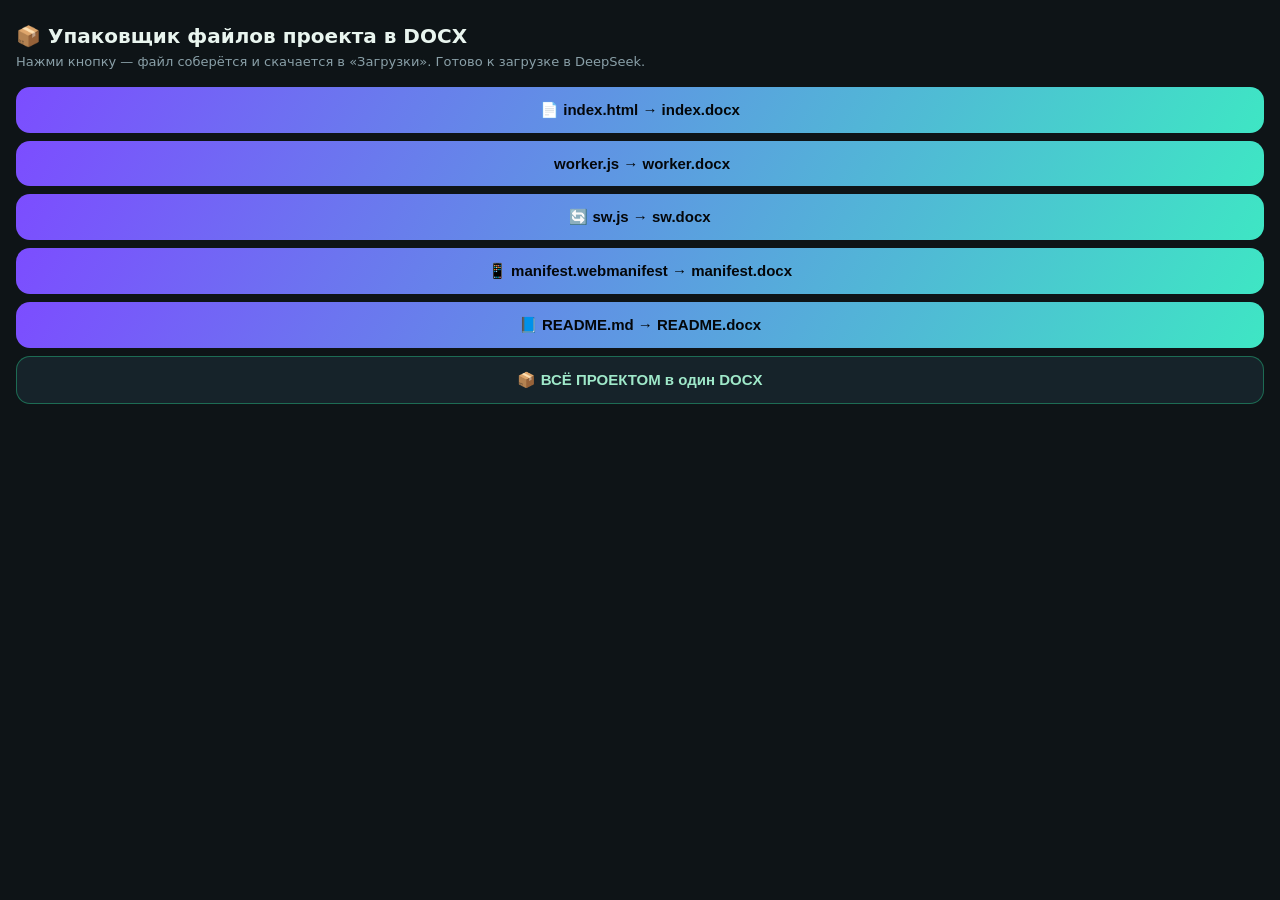
==== docx-maker.html @ 5ab97d60 "Create docx-maker.html" ====
<!DOCTYPE html>
<html lang="ru">
<head>
<meta charset="UTF-8">
<meta name="viewport" content="width=device-width, initial-scale=1">
<title>Упаковщик DOCX · ИИ-Маркетолог PRO</title>
<style>
body{font-family:system-ui,sans-serif;background:#0e1417;color:#e9f5ef;margin:0;padding:24px 16px}
h1{font-size:20px;margin:0 0 6px}p{color:#8aa0a8;font-size:13px;margin:0 0 18px}
button{display:block;width:100%;margin:8px 0;padding:14px;border:none;border-radius:14px;font-size:15px;font-weight:700;cursor:pointer;background:linear-gradient(120deg,#7c4dff,#3ee6c4);color:#04070a}
button.alt{background:#16232a;color:#9fe8c9;border:1px solid #2bffa855}
#log{margin-top:14px;font-size:12px;color:#77868f;white-space:pre-wrap}
</style>
</head>
<body>
<h1>📦 Упаковщик файлов проекта в DOCX</h1>
<p>Нажми кнопку — файл соберётся и скачается в «Загрузки». Готово к загрузке в DeepSeek.</p>
<button onclick="go('index.html')">📄 index.html → index.docx</button>
<button onclick="go('worker.js')">️ worker.js → worker.docx</button>
<button onclick="go('sw.js')">🔄 sw.js → sw.docx</button>
<button onclick="go('manifest.webmanifest')">📱 manifest.webmanifest → manifest.docx</button>
<button onclick="go('README.md')">📘 README.md → README.docx</button>
<button class="alt" onclick="goAll()">📦 ВСЁ ПРОЕКТОМ в один DOCX</button>
<div id="log"></div>
<script>
const log=m=>{document.getElementById('log').textContent+=m+'\n'};
const CRC_T=(()=>{const t=new Uint32Array(256);for(let n=0;n<256;n++){let c=n;for(let k=0;k<8;k++)c=c&1?0xEDB88320^(c>>>1):c>>>1;t[n]=c}return t})();
const crc32=b=>{let c=0xFFFFFFFF;for(let i=0;i<b.length;i++)c=CRC_T[(c^b[i])&255]^(c>>>8);return(c^0xFFFFFFFF)>>>0};
function zipStore(entries){
 const enc=new TextEncoder();const parts=[];const locs=[];let offset=0;
 for(const e of entries){
  const name=enc.encode(e.name),data=e.data,crc=crc32(data);
  const lh=new DataView(new ArrayBuffer(30));
  lh.setUint32(0,0x04034b50,true);lh.setUint16(4,20,true);lh.setUint16(6,0,true);lh.setUint16(8,0,true);
  lh.setUint16(10,0x0821,true);lh.setUint16(12,0x5A85,true);lh.setUint32(14,crc,true);
  lh.setUint32(18,data.length,true);lh.setUint32(22,data.length,true);lh.setUint16(26,name.length,true);lh.setUint16(28,0,true);
  parts.push(new Uint8Array(lh.buffer),name,data);
  locs.push({name,crc,size:data.length,offset});offset+=30+name.length+data.length;
 }
 const cdStart=offset;
 for(const l of locs){
  const name=enc.encode(l.name);
  const ch=new DataView(new ArrayBuffer(46));
  ch.setUint32(0,0x02014b50,true);ch.setUint16(4,20,true);ch.setUint16(6,20,true);ch.setUint16(8,0,true);ch.setUint16(10,0,true);
  ch.setUint16(12,0x0821,true);ch.setUint16(14,0x5A85,true);ch.setUint32(16,l.crc,true);ch.setUint32(20,l.size,true);ch.setUint32(24,l.size,true);
  ch.setUint16(28,name.length,true);ch.setUint16(30,0,true);ch.setUint16(32,0,true);ch.setUint16(34,0,true);ch.setUint16(36,0,true);
  ch.setUint32(38,0,true);ch.setUint32(42,l.offset,true);
  parts.push(new Uint8Array(ch.buffer),name);offset+=46+name.length;
 }
 const eo=new DataView(new ArrayBuffer(22));
 eo.setUint32(0,0x06054b50,true);eo.setUint16(4,0,true);eo.setUint16(6,0,true);
 eo.setUint16(8,locs.length,true);eo.setUint16(10,locs.length,true);
 eo.setUint32(12,offset-cdStart,true);eo.setUint32(16,cdStart,true);eo.setUint16(20,0,true);
 parts.push(new Uint8Array(eo.buffer));
 return new Blob(parts,{type:'application/vnd.openxmlformats-officedocument.wordprocessingml.document'});
}
const escXml=s=>s.replace(/&/g,'&amp;').replace(/</g,'&lt;').replace(/>/g,'&gt;');
function docxBlob(text){
 const paras=text.split(/\r?\n/).map(line=>'<w:p><w:r><w:rPr><w:rFonts w:ascii="Consolas" w:hAnsi="Consolas"/><w:sz w:val="16"/></w:rPr><w:t xml:space="preserve">'+escXml(line)+'</w:t></w:r></w:p>').join('');
 const doc='<?xml version="1.0" encoding="UTF-8" standalone="yes"?><w:document xmlns:w="http://schemas.openxmlformats.org/wordprocessingml/2006/main"><w:body>'+paras+'<w:sectPr><w:pgSz w:w="11906" w:h="16838"/></w:sectPr></w:body></w:document>';
 const ct='<?xml version="1.0" encoding="UTF-8" standalone="yes"?><Types xmlns="http://schemas.openxmlformats.org/package/2006/content-types"><Default Extension="rels" ContentType="application/vnd.openxmlformats-package.relationships+xml"/><Default Extension="xml" ContentType="application/xml"/><Override PartName="/word/document.xml" ContentType="application/vnd.openxmlformats-officedocument.wordprocessingml.document.main+xml"/></Types>';
 const rels='<?xml version="1.0" encoding="UTF-8" standalone="yes"?><Relationships xmlns="http://schemas.openxmlformats.org/package/2006/relationships"><Relationship Id="rId1" Type="http://schemas.openxmlformats.org/officeDocument/2006/relationships/officeDocument" Target="word/document.xml"/></Relationships>';
 const enc=new TextEncoder();
 return zipStore([
  {name:'[Content_Types].xml',data:enc.encode(ct)},
  {name:'_rels/.rels',data:enc.encode(rels)},
  {name:'word/document.xml',data:enc.encode(doc)}
 ]);
}
function save(blob,name){const a=document.createElement('a');a.href=URL.createObjectURL(blob);a.download=name;a.click();setTimeout(()=>URL.revokeObjectURL(a.href),4000)}
async function grab(f){const r=await fetch('./'+f,{cache:'no-store'});if(!r.ok)throw new Error(f+' → HTTP '+r.status);return await r.text()}
async function go(f){try{log('⏳ читаю '+f+'…');const t=await grab(f);save(docxBlob(t),f.replace(/\.[^.]+$/,'')+'.docx');log('✅ '+f+' → DOCX скачан')}catch(e){log('❌ '+e.message+' (файл не закоммичен?)')}}
async function goAll(){try{
 log('⏳ собираю весь проект…');
 const list=['README.md','worker.js','sw.js','manifest.webmanifest','index.html'];
 let out='',miss=[];
 for(const f of list){try{out+='\n\n========== ФАЙЛ: '+f+' ==========\n\n'+await grab(f)}catch(e){miss.push(f)}}
 if(miss.length)log('⚠️ не найдены в репо: '+miss.join(', ')+' — упакуй их отдельно после коммита');
 save(docxBlob(out),'AI-Marketing-PRO-v9.7-full.docx');
 log('✅ полный DOCX скачан'+(miss.length?' (без: '+miss.join(', ')+')':''))
}catch(e){log('❌ '+e.message)}}
</script>
</body>
</html>
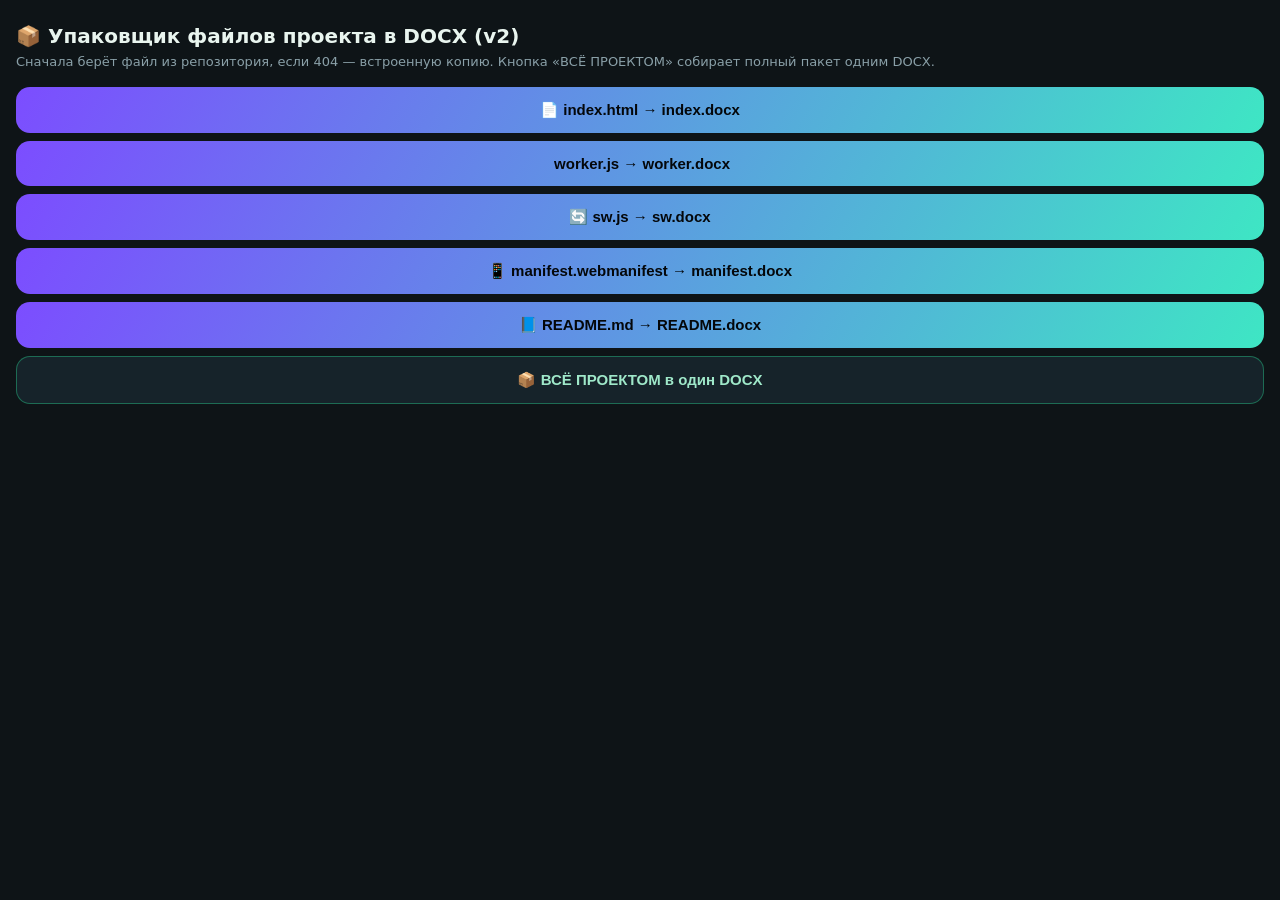
==== commit 413e72f9: "Update docx-maker.html" ====
--- a/docx-maker.html
+++ b/docx-maker.html
@@ -3,7 +3,7 @@
 <head>
 <meta charset="UTF-8">
 <meta name="viewport" content="width=device-width, initial-scale=1">
-<title>Упаковщик DOCX · ИИ-Маркетолог PRO</title>
+<title>Упаковщик DOCX v2 · ИИ-Маркетолог PRO</title>
 <style>
 body{font-family:system-ui,sans-serif;background:#0e1417;color:#e9f5ef;margin:0;padding:24px 16px}
 h1{font-size:20px;margin:0 0 6px}p{color:#8aa0a8;font-size:13px;margin:0 0 18px}
@@ -13,8 +13,8 @@
 </style>
 </head>
 <body>
-<h1>📦 Упаковщик файлов проекта в DOCX</h1>
-<p>Нажми кнопку — файл соберётся и скачается в «Загрузки». Готово к загрузке в DeepSeek.</p>
+<h1>📦 Упаковщик файлов проекта в DOCX (v2)</h1>
+<p>Сначала берёт файл из репозитория, если 404 — встроенную копию. Кнопка «ВСЁ ПРОЕКТОМ» собирает полный пакет одним DOCX.</p>
 <button onclick="go('index.html')">📄 index.html → index.docx</button>
 <button onclick="go('worker.js')">️ worker.js → worker.docx</button>
 <button onclick="go('sw.js')">🔄 sw.js → sw.docx</button>
@@ -22,8 +22,267 @@
 <button onclick="go('README.md')">📘 README.md → README.docx</button>
 <button class="alt" onclick="goAll()">📦 ВСЁ ПРОЕКТОМ в один DOCX</button>
 <div id="log"></div>
+
+<script type="text/plain" data-name="worker.js">
+/* ============================================
+   AI-PROXY v13.2 — единая AI-точка приложения
+   1) Текст: Workers AI (Llama-4 → Mistral → Qwen3 → DeepSeek-R1)
+             → OpenRouter free-пул (автоподбор + статический запас)
+   2) Картинки: Flux → SDXL → Pollinations
+   3) Защита: x-app-token / ?ping=
+   ============================================ */
+const OPENROUTER_KEY = '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';
+const APP_TOKEN      = 'market2026';
+const SITE_REF       = 'https://dorinvest13-spec.github.io/';
+const UA             = 'Mozilla/5.0 (Windows NT 10.0; Win64; x64) AppleWebKit/537.36 (KHTML, like Gecko) Chrome/126.0 Safari/537.36';
+const SYSRU = 'Ты — профессиональный копирайтер. Отвечай только готовым текстом на русском, без комментариев.';
+
+const WA_MODELS = [
+  '@cf/meta/llama-4-scout-17b-16e-instruct',
+  '@cf/mistralai/mistral-small-3.1-24b-instruct',
+  '@cf/qwen/qwen3-30b-a3b-fp8',
+  '@cf/deepseek-ai/deepseek-r1-distill-qwen-32b'
+];
+const WA_IMG = [
+  '@cf/black-forest-labs/flux-1-schnell',
+  '@cf/stabilityai/stable-diffusion-xl'
+];
+const OR_STATIC = [
+  'liquid/lfm-2.5-2.6b:free',
+  'deepseek/deepseek-chat:free',
+  'qwen/qwen3-30b-a3b:free'
+];
+
+const H = {
+  'content-type': 'application/json',
+  'Access-Control-Allow-Origin': '*',
+  'Access-Control-Allow-Headers': 'content-type,x-app-token',
+  'Access-Control-Allow-Methods': 'POST,GET,OPTIONS'
+};
+const J = (o, s = 200) => new Response(JSON.stringify(o), { status: s, headers: H });
+
+let MCACHE = null, MCACHE_T = 0;
+async function orModels() {
+  if (MCACHE && Date.now() - MCACHE_T < 6 * 3600 * 1000 && MCACHE.length) return MCACHE;
+  try {
+    const r = await fetch('https://openrouter.ai/api/v1/models');
+    if (r.ok) {
+      const d = await r.json();
+      const list = (d.data || []).filter(m => {
+        const p = m.pricing || {};
+        return String(p.prompt) === '0' && String(p.completion) === '0';
+      }).map(m => m.id);
+      const score = id => {
+        const l = id.toLowerCase();
+        let s = 9;
+        if (l.includes('deepseek')) s = 0;
+        else if (l.includes('qwen')) s = 1;
+        else if (l.includes('llama')) s = 2;
+        else if (l.includes('glm')) s = 3;
+        else if (l.includes('mistral')) s = 4;
+        else if (l.includes('gemma') && l.includes('it')) s = 5;
+        else if (l.includes('gemini')) s = 6;
+        else if (l.includes('cohere') || l.includes('command')) s = 7;
+        else if (l.includes('phi')) s = 8;
+        if (l.includes('code') || l.includes('coder')) s += 6;
+        if (l.includes('lyria') || l.includes('audio') || l.includes('image') || l.includes('dots') || l.includes('note')) s += 9;
+        if (l.includes('reasoning') || l.includes('think')) s += 3;
+        return s;
+      };
+      list.sort((a, b) => score(a) - score(b) || a.localeCompare(b));
+      if (list.length) { MCACHE = list.slice(0, 6); MCACHE_T = Date.now(); }
+    }
+  } catch (e) {}
+  if (!MCACHE || !MCACHE.length) MCACHE = OR_STATIC.slice();
+  return MCACHE;
+}
+
+let LAST_ERRS = [];
+
+export default {
+  async fetch(req, env) {
+    if (req.method === 'OPTIONS') return new Response(null, { headers: H });
+    const url = new URL(req.url);
+
+    if (req.method === 'GET') {
+      if (url.searchParams.get('ping') !== APP_TOKEN) return J({ error: '403 forbidden' }, 403);
+      try {
+        const r = await anyModel(env, 'Скажи одно слово: ОК', SYSRU, 0.3);
+        return J({ ok: true, provider: r.model, sample: r.text.slice(0, 40), backend: r.backend, img: !!env.AI, wa_log: LAST_ERRS.slice(0, 4) });
+      } catch (e) {
+        return J({ ok: false, error: String(e.message || e), wa_log: LAST_ERRS.slice(0, 4) }, 502);
+      }
+    }
+
+    if (req.headers.get('x-app-token') !== APP_TOKEN) return J({ error: '403 forbidden' }, 403);
+    try {
+      const b = await req.json();
+      if (b.action === 'image') {
+        const p = String(b.prompt || '').slice(0, 800);
+        const r = await genImage(env, p);
+        return J({ image: r.image, provider: r.provider });
+      }
+      const r = await anyModel(env, b.prompt, b.system || SYSRU, b.kind === 'creative' ? 0.9 : 0.5);
+      return J({ text: r.text, provider: r.model, backend: r.backend });
+    } catch (e) {
+      return J({ error: String(e.message || e) }, 502);
+    }
+  }
+};
+
+async function genImage(env, prompt) {
+  if (env.AI) {
+    for (const m of WA_IMG) {
+      try {
+        const r = await env.AI.run(m, { prompt });
+        if (r && r.image) return { image: 'data:image/png;base64,' + r.image, provider: m.replace('@cf/', '') };
+      } catch (e) {}
+    }
+  }
+  return {
+    image: 'https://image.pollinations.ai/prompt/' + encodeURIComponent(prompt) + '?width=1024&height=1024&nologo=true&seed=' + (Date.now() % 1000000),
+    provider: 'pollinations-img'
+  };
+}
+
+async function anyModel(env, prompt, system, temp) {
+  const errs = [];
+  if (env.AI) {
+    for (const model of WA_MODELS) {
+      try {
+        const d = await env.AI.run(model, {
+          messages: [
+            { role: 'system', content: system },
+            { role: 'user', content: prompt }
+          ],
+          temperature: temp,
+          max_tokens: 2500
+        });
+        const raw = String(d?.response || d?.result || '');
+        const t = raw.replace(/<\/?think>/gi, '').trim();
+        if (!t) throw new Error('empty');
+        LAST_ERRS = errs.slice();
+        return { text: t, model: model.replace('@cf/', ''), backend: 'workers-ai' };
+      } catch (e) {
+        errs.push('WA:' + model.replace('@cf/', '') + '→' + (e.message || e));
+      }
+    }
+  } else {
+    errs.push('WA:биндинг AI не добавлен');
+  }
+  LAST_ERRS = errs.slice();
+
+  const list = await orModels();
+  for (const model of list) {
+    try {
+      const r = await fetch('https://openrouter.ai/api/v1/chat/completions', {
+        method: 'POST',
+        headers: {
+          'Content-Type': 'application/json',
+          'Authorization': 'Bearer ' + OPENROUTER_KEY,
+          'User-Agent': UA,
+          'HTTP-Referer': SITE_REF,
+          'X-Title': 'ИИ-Маркетолог PRO'
+        },
+        body: JSON.stringify({
+          model,
+          temperature: temp,
+          max_tokens: 2500,
+          messages: [
+            { role: 'system', content: system },
+            { role: 'user', content: prompt }
+          ]
+        })
+      });
+      if (!r.ok) {
+        const b = await r.text().catch(() => '');
+        throw new Error('http ' + r.status + ' ' + b.slice(0, 60));
+      }
+      const d = await r.json();
+      let t = d?.choices?.[0]?.message?.content || '';
+      t = String(t).replace(/<\/?think>/gi, '').trim();
+      if (!t) throw new Error('empty');
+      return { text: t, model, backend: 'openrouter' };
+    } catch (e) {
+      errs.push('OR:' + model.split('/').pop() + '→' + e.message);
+    }
+  }
+  throw new Error(errs.join(' | ').slice(0, 600));
+}
+</script>
+
+<script type="text/plain" data-name="manifest.webmanifest">
+{
+  "name": "ИИ-Маркетолог PRO",
+  "short_name": "ИИ-Маркет",
+  "description": "Генератор продающих постов и карточек товара на нейросетях",
+  "lang": "ru",
+  "start_url": "./index.html",
+  "scope": "./",
+  "display": "standalone",
+  "orientation": "portrait",
+  "background_color": "#04070a",
+  "theme_color": "#04070a",
+  "icons": [
+    { "src": "icon.svg", "sizes": "any", "type": "image/svg+xml", "purpose": "any" }
+  ]
+}
+</script>
+
+<script type="text/plain" data-name="README.md">
+# ИИ-Маркетолог PRO v9.7 — мобильный PWA-комплекс контент-маркетинга
+
+## Назначение
+Генерация продающих постов под 5 площадок (Telegram, Instagram, ВКонтакте, сайт, Яндекс Дзен)
++ сборка визуальных карточек товара (реальное фото клиента + AI-фон/ракурсы)
++ аналитика «Топ-10 товаров за неделю» + экспорт пакета к публикации (PNG/HTML/Web Share).
+
+## Файлы
+- index.html — всё приложение (разметка + стили + JS, один файл, без сборщиков и зависимостей)
+- worker.js  — Cloudflare Worker: единая AI-точка (текст + изображения), защита токеном
+- sw.js      — service worker: офлайн-резерв и обновления (network-first для навигации)
+- manifest.webmanifest, icon.svg — PWA-установка
+
+## Архитектура
+Телефон (РФ) → GitHub Pages (index.html)
+  → POST/GET https://giga-proxy.dorinvest13.workers.dev (x-app-token: market2026)
+      → 1) Cloudflare Workers AI: текст (llama-4-scout → mistral-small-3.1 → qwen3-30b → deepseek-r1-distill)
+                                 картинки (flux-1-schnell → stable-diffusion-xl)
+      → 2) OpenRouter free-пул (автоподбор по pricing=0 + статический запас) — резерв текста
+      → 3) image.pollinations.ai — резерв картинки (часто 404, считается мертвым)
+
+## Контракты Worker API
+GET  /?ping=<APP_TOKEN>  → {ok, provider, sample, backend: workers-ai|openrouter, img, wa_log}
+POST /  x-app-token:<APP_TOKEN> {prompt, system?, kind?}  → {text, provider, backend}
+POST /  x-app-token:<APP_TOKEN> {action:'image', prompt}  → {image: dataURL|url, provider}
+Ошибки: 403 (нет токена), 502 (все бэкенды упали; текст ошибки = журнал попыток)
+
+## Ключевые механизмы index.html
+- Цех (wizard 01–06): площадка/тема → фото товара (1–3) → AI-арт-директор (LLM возвращает JSON-план:
+  bg/headline/badge/variants[layout,scale,ox,oy,rot]) → canvas-рендер N вариантов (превью 460px, экспорт под размер площадки)
+- multiply-склейка: если фото товара на белом фоне (авто-детект по средней яркости 24×24 > 225),
+  белый становится прозрачным поверх AI-сцены + контактная тень (радиальный градиент)
+- Кампания: последовательная генерация текстов под 5 площадок с чип-прогрессом, результаты в историю + localStorage
+- A/B-пакеты подачи, переключатель пакетов, пер-ячейковая регенерация фона/ракурса
+- История: localStorage aim7-hist (до 30 записей), тизеры 5 шт в обеих вкладках, экспорт JSON
+- Экспорт: PNG под размер площадки (TG 1280², Insta 1080×1350, VK 1200², site 1600×900, Dzen 1200×800),
+  мини-сайт HTML (текст вперемешку с img), Web Share API (files+text), копирование текста
+- Хранение: aim7-* ключи (hist, tpl, ana, th, worker, wtoken, week, camp, wtopic, whead, wbadge)
+
+## Известные ограничения среды (РФ, ноябрь 2026)
+- workers.dev блокируется провайдерами РФ → основной вход: custom domain на Cloudflare (ai.dva-ai.ru, зона dva-ai.ru)
+- OpenRouter/DeepSeek/GigaChat напрямую из РФ недоступны или требуют ключей; вызовы идут сервер-сервер с эджа Cloudflare
+- Pollinations text/image анонимно отключён (404) — оставлен как последний резерв с таймаутом 25 c
+- Instagram публикация без Meta API невозможна; Дзен без публичного API — только ручной перенос
+
+## Версии
+v8.x — генератор+кампания+карточки+топ; v9.0–9.6 — Цех, multiply, история, аудит-фиксы; v9.7 — финальный аудит (12 фиксов)
+</script>
+
 <script>
 const log=m=>{document.getElementById('log').textContent+=m+'\n'};
+const EMBED={};
+document.querySelectorAll('script[type="text/plain"]').forEach(s=>{EMBED[s.dataset.name]=s.textContent.replace(/^\n/,'')});
 const CRC_T=(()=>{const t=new Uint32Array(256);for(let n=0;n<256;n++){let c=n;for(let k=0;k<8;k++)c=c&1?0xEDB88320^(c>>>1):c>>>1;t[n]=c}return t})();
 const crc32=b=>{let c=0xFFFFFFFF;for(let i=0;i<b.length;i++)c=CRC_T[(c^b[i])&255]^(c>>>8);return(c^0xFFFFFFFF)>>>0};
 function zipStore(entries){
@@ -68,16 +327,20 @@
  ]);
 }
 function save(blob,name){const a=document.createElement('a');a.href=URL.createObjectURL(blob);a.download=name;a.click();setTimeout(()=>URL.revokeObjectURL(a.href),4000)}
-async function grab(f){const r=await fetch('./'+f,{cache:'no-store'});if(!r.ok)throw new Error(f+' → HTTP '+r.status);return await r.text()}
-async function go(f){try{log('⏳ читаю '+f+'…');const t=await grab(f);save(docxBlob(t),f.replace(/\.[^.]+$/,'')+'.docx');log('✅ '+f+' → DOCX скачан')}catch(e){log('❌ '+e.message+' (файл не закоммичен?)')}}
+async function grab(f){
+ try{const r=await fetch('./'+f,{cache:'no-store'});if(r.ok)return await r.text()}catch(e){}
+ if(EMBED[f]){log('ℹ️ '+f+' — взята встроенная копия');return EMBED[f]}
+ throw new Error(f+' → HTTP 404 (файл не закоммичен?)');
+}
+async function go(f){try{log('⏳ читаю '+f+'…');const t=await grab(f);save(docxBlob(t),f.replace(/\.[^.]+$/,'')+'.docx');log('✅ '+f+' → DOCX скачан')}catch(e){log('❌ '+e.message)}}
 async function goAll(){try{
  log('⏳ собираю весь проект…');
  const list=['README.md','worker.js','sw.js','manifest.webmanifest','index.html'];
  let out='',miss=[];
  for(const f of list){try{out+='\n\n========== ФАЙЛ: '+f+' ==========\n\n'+await grab(f)}catch(e){miss.push(f)}}
- if(miss.length)log('⚠️ не найдены в репо: '+miss.join(', ')+' — упакуй их отдельно после коммита');
+ if(miss.length)log('⚠️ не найдены: '+miss.join(', '));
  save(docxBlob(out),'AI-Marketing-PRO-v9.7-full.docx');
- log('✅ полный DOCX скачан'+(miss.length?' (без: '+miss.join(', ')+')':''))
+ log('✅ полный DOCX скачан'+(miss.length?' (без: '+miss.join(', ')+')':' — все 5 файлов внутри'))
 }catch(e){log('❌ '+e.message)}}
 </script>
 </body>
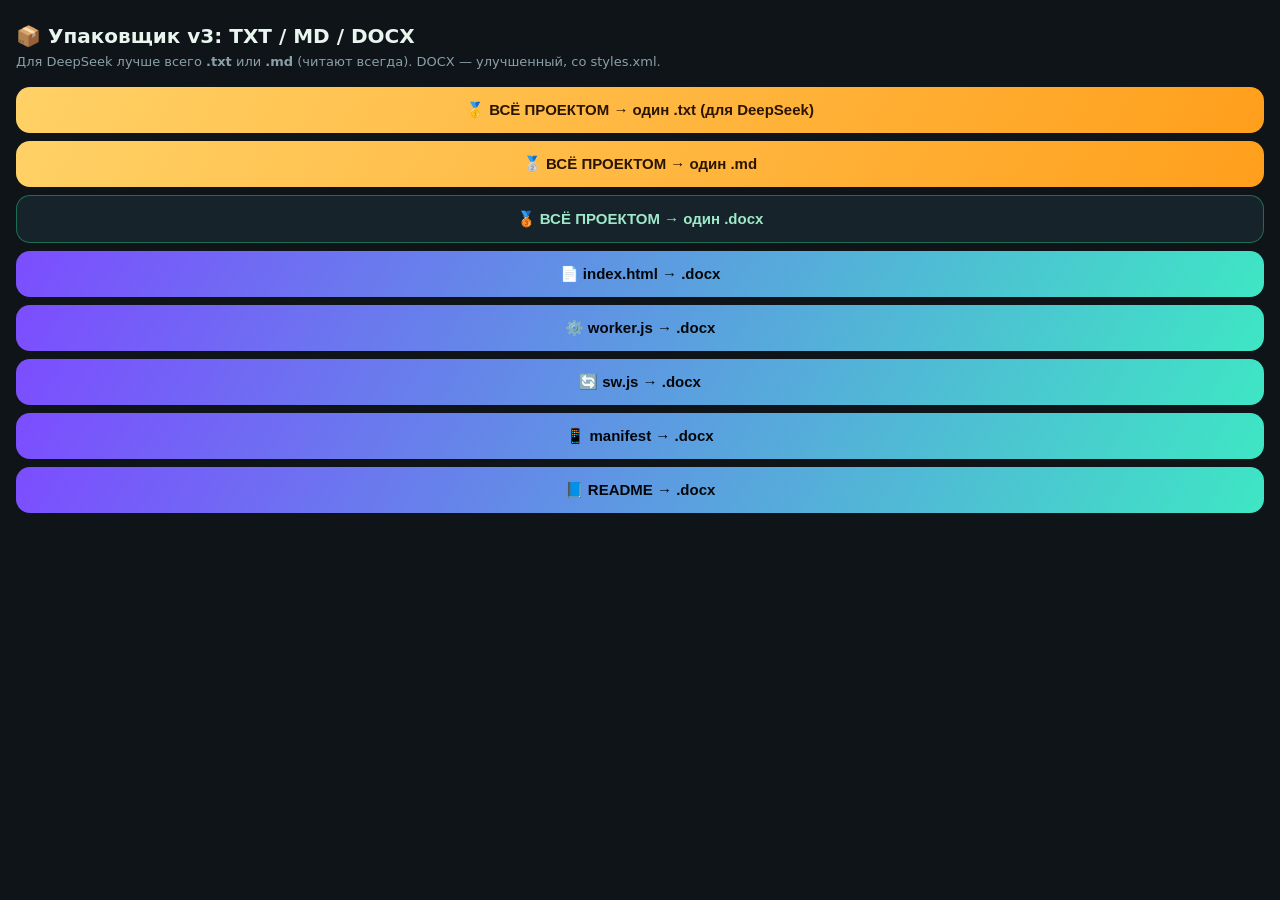
==== commit 9bb8a9e4: "Update docx-maker.html" ====
--- a/docx-maker.html
+++ b/docx-maker.html
@@ -3,24 +3,27 @@
 <head>
 <meta charset="UTF-8">
 <meta name="viewport" content="width=device-width, initial-scale=1">
-<title>Упаковщик DOCX v2 · ИИ-Маркетолог PRO</title>
+<title>Упаковщик v3 · ИИ-Маркетолог PRO</title>
 <style>
 body{font-family:system-ui,sans-serif;background:#0e1417;color:#e9f5ef;margin:0;padding:24px 16px}
 h1{font-size:20px;margin:0 0 6px}p{color:#8aa0a8;font-size:13px;margin:0 0 18px}
 button{display:block;width:100%;margin:8px 0;padding:14px;border:none;border-radius:14px;font-size:15px;font-weight:700;cursor:pointer;background:linear-gradient(120deg,#7c4dff,#3ee6c4);color:#04070a}
 button.alt{background:#16232a;color:#9fe8c9;border:1px solid #2bffa855}
+button.best{background:linear-gradient(120deg,#ffd166,#ff9f1c);color:#2b1500}
 #log{margin-top:14px;font-size:12px;color:#77868f;white-space:pre-wrap}
 </style>
 </head>
 <body>
-<h1>📦 Упаковщик файлов проекта в DOCX (v2)</h1>
-<p>Сначала берёт файл из репозитория, если 404 — встроенную копию. Кнопка «ВСЁ ПРОЕКТОМ» собирает полный пакет одним DOCX.</p>
-<button onclick="go('index.html')">📄 index.html → index.docx</button>
-<button onclick="go('worker.js')">️ worker.js → worker.docx</button>
-<button onclick="go('sw.js')">🔄 sw.js → sw.docx</button>
-<button onclick="go('manifest.webmanifest')">📱 manifest.webmanifest → manifest.docx</button>
-<button onclick="go('README.md')">📘 README.md → README.docx</button>
-<button class="alt" onclick="goAll()">📦 ВСЁ ПРОЕКТОМ в один DOCX</button>
+<h1>📦 Упаковщик v3: TXT / MD / DOCX</h1>
+<p>Для DeepSeek лучше всего <b>.txt</b> или <b>.md</b> (читают всегда). DOCX — улучшенный, со styles.xml.</p>
+<button class="best" onclick="goAll('txt')">🥇 ВСЁ ПРОЕКТОМ → один .txt (для DeepSeek)</button>
+<button class="best" onclick="goAll('md')">🥈 ВСЁ ПРОЕКТОМ → один .md</button>
+<button class="alt" onclick="goAll('docx')">🥉 ВСЁ ПРОЕКТОМ → один .docx</button>
+<button onclick="go('index.html','docx')">📄 index.html → .docx</button>
+<button onclick="go('worker.js','docx')">⚙️ worker.js → .docx</button>
+<button onclick="go('sw.js','docx')">🔄 sw.js → .docx</button>
+<button onclick="go('manifest.webmanifest','docx')">📱 manifest → .docx</button>
+<button onclick="go('README.md','docx')">📘 README → .docx</button>
 <div id="log"></div>
 
 <script type="text/plain" data-name="worker.js">
@@ -31,7 +34,7 @@
    2) Картинки: Flux → SDXL → Pollinations
    3) Защита: x-app-token / ?ping=
    ============================================ */
-const OPENROUTER_KEY = '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';
+const OPENROUTER_KEY = '***REDACTED***'; // боевой ключ только в Cloudflare Worker
 const APP_TOKEN      = 'market2026';
 const SITE_REF       = 'https://dorinvest13-spec.github.io/';
 const UA             = 'Mozilla/5.0 (Windows NT 10.0; Win64; x64) AppleWebKit/537.36 (KHTML, like Gecko) Chrome/126.0 Safari/537.36';
@@ -317,30 +320,41 @@
 function docxBlob(text){
  const paras=text.split(/\r?\n/).map(line=>'<w:p><w:r><w:rPr><w:rFonts w:ascii="Consolas" w:hAnsi="Consolas"/><w:sz w:val="16"/></w:rPr><w:t xml:space="preserve">'+escXml(line)+'</w:t></w:r></w:p>').join('');
  const doc='<?xml version="1.0" encoding="UTF-8" standalone="yes"?><w:document xmlns:w="http://schemas.openxmlformats.org/wordprocessingml/2006/main"><w:body>'+paras+'<w:sectPr><w:pgSz w:w="11906" w:h="16838"/></w:sectPr></w:body></w:document>';
- const ct='<?xml version="1.0" encoding="UTF-8" standalone="yes"?><Types xmlns="http://schemas.openxmlformats.org/package/2006/content-types"><Default Extension="rels" ContentType="application/vnd.openxmlformats-package.relationships+xml"/><Default Extension="xml" ContentType="application/xml"/><Override PartName="/word/document.xml" ContentType="application/vnd.openxmlformats-officedocument.wordprocessingml.document.main+xml"/></Types>';
+ const styles='<?xml version="1.0" encoding="UTF-8" standalone="yes"?><w:styles xmlns:w="http://schemas.openxmlformats.org/wordprocessingml/2006/main"><w:docDefaults><w:rPrDefault><w:rPr><w:rFonts w:ascii="Consolas" w:hAnsi="Consolas"/><w:sz w:val="16"/></w:rPr></w:rPrDefault></w:docDefaults><w:style w:type="paragraph" w:default="1" w:styleId="Normal"><w:name w:val="Normal"/></w:style></w:styles>';
+ const ct='<?xml version="1.0" encoding="UTF-8" standalone="yes"?><Types xmlns="http://schemas.openxmlformats.org/package/2006/content-types"><Default Extension="rels" ContentType="application/vnd.openxmlformats-package.relationships+xml"/><Default Extension="xml" ContentType="application/xml"/><Override PartName="/word/document.xml" ContentType="application/vnd.openxmlformats-officedocument.wordprocessingml.document.main+xml"/><Override PartName="/word/styles.xml" ContentType="application/vnd.openxmlformats-officedocument.wordprocessingml.styles+xml"/></Types>';
  const rels='<?xml version="1.0" encoding="UTF-8" standalone="yes"?><Relationships xmlns="http://schemas.openxmlformats.org/package/2006/relationships"><Relationship Id="rId1" Type="http://schemas.openxmlformats.org/officeDocument/2006/relationships/officeDocument" Target="word/document.xml"/></Relationships>';
+ const drels='<?xml version="1.0" encoding="UTF-8" standalone="yes"?><Relationships xmlns="http://schemas.openxmlformats.org/package/2006/relationships"><Relationship Id="rId1" Type="http://schemas.openxmlformats.org/officeDocument/2006/relationships/styles" Target="styles.xml"/></Relationships>';
  const enc=new TextEncoder();
  return zipStore([
   {name:'[Content_Types].xml',data:enc.encode(ct)},
   {name:'_rels/.rels',data:enc.encode(rels)},
-  {name:'word/document.xml',data:enc.encode(doc)}
+  {name:'word/document.xml',data:enc.encode(doc)},
+  {name:'word/styles.xml',data:enc.encode(styles)},
+  {name:'word/_rels/document.xml.rels',data:enc.encode(drels)}
  ]);
 }
 function save(blob,name){const a=document.createElement('a');a.href=URL.createObjectURL(blob);a.download=name;a.click();setTimeout(()=>URL.revokeObjectURL(a.href),4000)}
 async function grab(f){
  try{const r=await fetch('./'+f,{cache:'no-store'});if(r.ok)return await r.text()}catch(e){}
- if(EMBED[f]){log('ℹ️ '+f+' — взята встроенная копия');return EMBED[f]}
- throw new Error(f+' → HTTP 404 (файл не закоммичен?)');
-}
-async function go(f){try{log('⏳ читаю '+f+'…');const t=await grab(f);save(docxBlob(t),f.replace(/\.[^.]+$/,'')+'.docx');log('✅ '+f+' → DOCX скачан')}catch(e){log('❌ '+e.message)}}
-async function goAll(){try{
- log('⏳ собираю весь проект…');
+ if(EMBED[f]){log('ℹ️ '+f+' — встроенная копия');return EMBED[f]}
+ throw new Error(f+' → не найден');
+}
+async function go(f,fmt){try{log('⏳ '+f+'…');const t=await grab(f);
+ if(fmt==='docx')save(docxBlob(t),f.replace(/\.[^.]+$/,'')+'.docx');
+ else if(fmt==='md')save(new Blob([t],{type:'text/markdown'}),f+'.md');
+ else save(new Blob([t],{type:'text/plain'}),f+'.txt');
+ log('✅ '+f+' → '+fmt)}catch(e){log('❌ '+e.message)}}
+async function goAll(fmt){try{
+ log('⏳ собираю весь проект ('+fmt+')…');
  const list=['README.md','worker.js','sw.js','manifest.webmanifest','index.html'];
  let out='',miss=[];
  for(const f of list){try{out+='\n\n========== ФАЙЛ: '+f+' ==========\n\n'+await grab(f)}catch(e){miss.push(f)}}
  if(miss.length)log('⚠️ не найдены: '+miss.join(', '));
- save(docxBlob(out),'AI-Marketing-PRO-v9.7-full.docx');
- log('✅ полный DOCX скачан'+(miss.length?' (без: '+miss.join(', ')+')':' — все 5 файлов внутри'))
+ const name='AI-Marketing-PRO-v9.7-full.'+fmt;
+ if(fmt==='docx')save(docxBlob(out),name);
+ else if(fmt==='md')save(new Blob([out],{type:'text/markdown'}),name);
+ else save(new Blob([out],{type:'text/plain'}),name);
+ log('✅ '+name+' скачан'+(miss.length?' (без: '+miss.join(', ')+')':' — все 5 файлов внутри'))
 }catch(e){log('❌ '+e.message)}}
 </script>
 </body>
